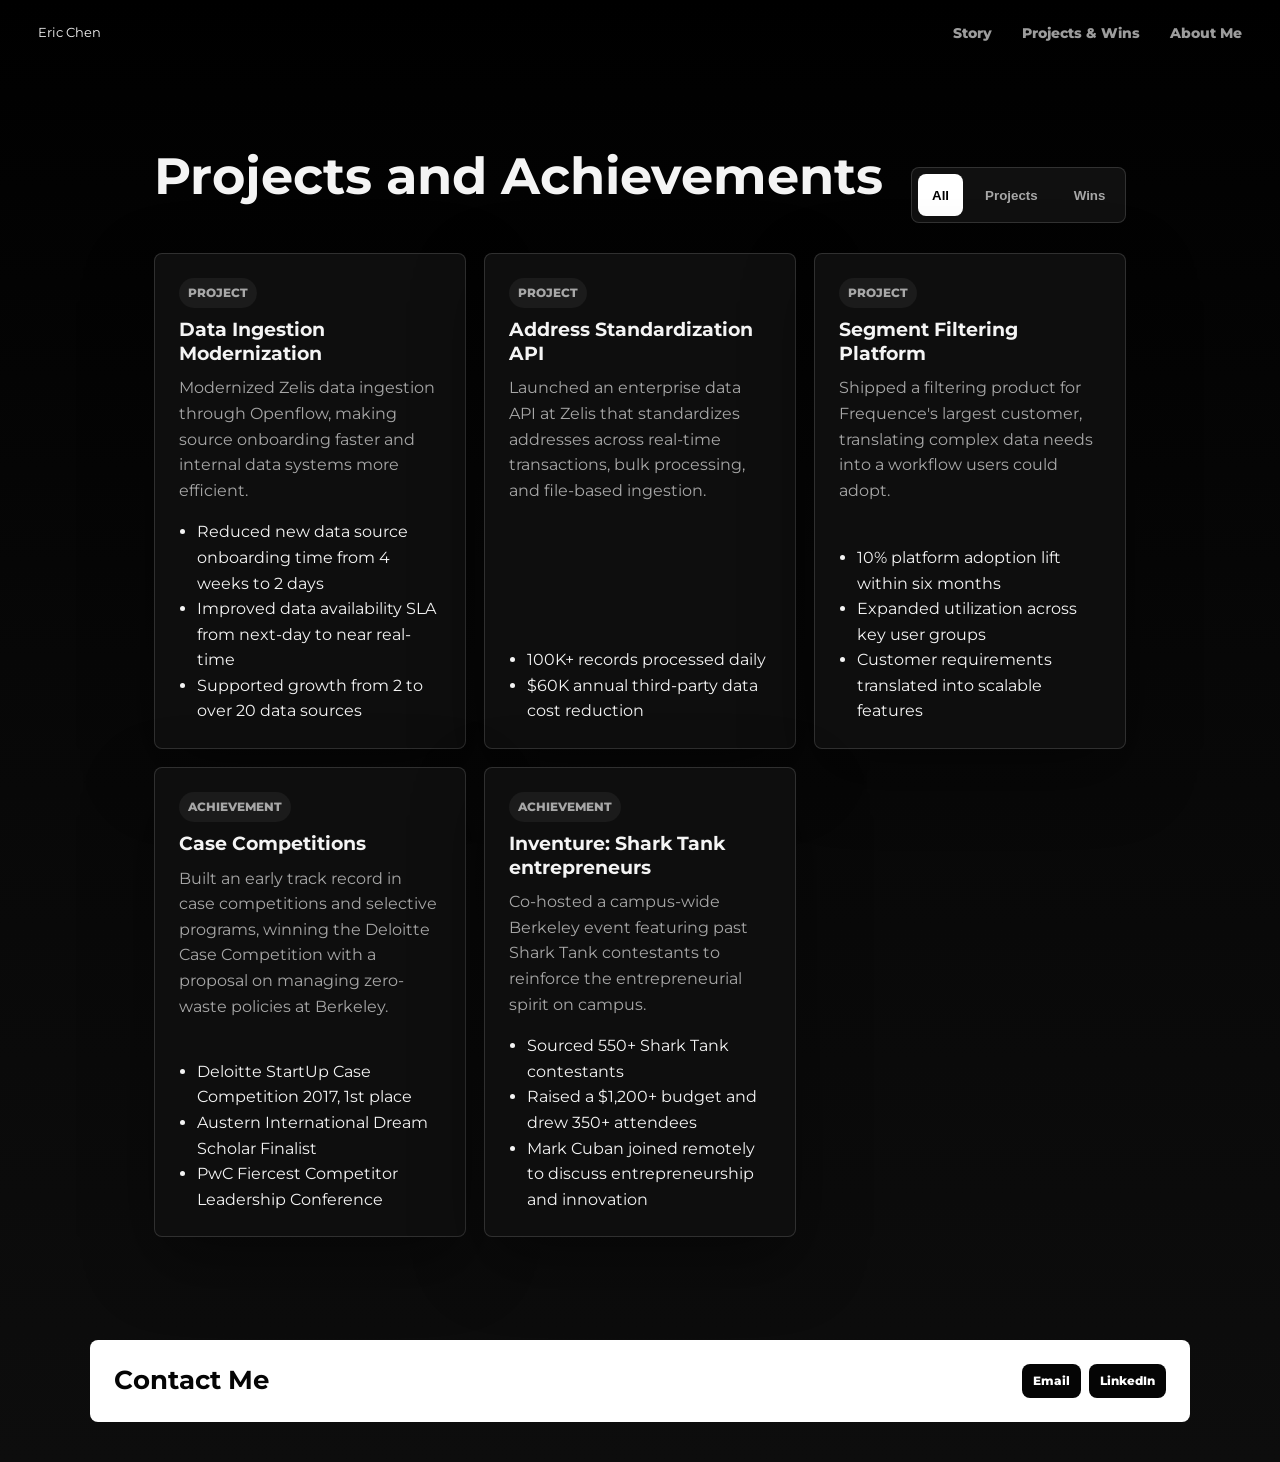
==== projects.html @ a2636369 "initial commit" ====
<!DOCTYPE html>
<html lang="en">
  <head>
    <meta charset="UTF-8" />
    <meta name="viewport" content="width=device-width, initial-scale=1.0" />
    <title>Projects and Achievements | Eric Chen</title>
    <link rel="preconnect" href="https://fonts.googleapis.com" />
    <link rel="preconnect" href="https://fonts.gstatic.com" crossorigin />
    <link
      href="https://fonts.googleapis.com/css2?family=Montserrat:wght@700;800;900&display=swap"
      rel="stylesheet"
    />
    <link rel="stylesheet" href="styles.css" />
    <script defer src="script.js"></script>
  </head>
  <body>
    <a class="site-brand" href="index.html">Eric Chen</a>
    <header class="site-header">
      <nav class="nav-links" aria-label="Primary navigation">
        <a href="index.html#story">Story</a>
        <a href="projects.html">Projects & Wins</a>
        <a href="about.html">About Me</a>
      </nav>
    </header>

    <main>
      <section class="section projects-page-section">
        <div class="section-heading row-heading">
          <div>
            <h1>Projects and Achievements</h1>
          </div>
          <div class="filter-group" aria-label="Filter projects and achievements">
            <button class="filter-button active" type="button" data-filter="all">All</button>
            <button class="filter-button" type="button" data-filter="project">Projects</button>
            <button class="filter-button" type="button" data-filter="achievement">Wins</button>
          </div>
        </div>

        <div class="showcase-grid">
          <article class="showcase-card" data-type="project">
            <p class="tag">Project</p>
            <h3>Data Ingestion Modernization</h3>
            <p>
              Modernized Zelis data ingestion through Openflow, making source
              onboarding faster and internal data systems more efficient.
            </p>
            <ul>
              <li>Reduced new data source onboarding time from 4 weeks to 2 days</li>
              <li>Improved data availability SLA from next-day to near real-time</li>
              <li>Supported growth from 2 to over 20 data sources</li>
            </ul>
          </article>
          <article class="showcase-card" data-type="project">
            <p class="tag">Project</p>
            <h3>Address Standardization API</h3>
            <p>
              Launched an enterprise data API at Zelis that standardizes
              addresses across real-time transactions, bulk processing, and
              file-based ingestion.
            </p>
            <ul>
              <li>100K+ records processed daily</li>
              <li>$60K annual third-party data cost reduction</li>
            </ul>
          </article>
          <article class="showcase-card" data-type="project">
            <p class="tag">Project</p>
            <h3>Segment Filtering Platform</h3>
            <p>
              Shipped a filtering product for Frequence's largest customer,
              translating complex data needs into a workflow users could adopt.
            </p>
            <ul>
              <li>10% platform adoption lift within six months</li>
              <li>Expanded utilization across key user groups</li>
              <li>Customer requirements translated into scalable features</li>
            </ul>
          </article>
          <article class="showcase-card" data-type="achievement">
            <p class="tag">Achievement</p>
            <h3>Case Competitions</h3>
            <p>
              Built an early track record in case competitions and selective
              programs, winning the Deloitte Case Competition with a proposal on
              managing zero-waste policies at Berkeley.
            </p>
            <ul>
              <li>Deloitte StartUp Case Competition 2017, 1st place</li>
              <li>Austern International Dream Scholar Finalist</li>
              <li>PwC Fiercest Competitor Leadership Conference</li>
            </ul>
          </article>
          <article class="showcase-card" data-type="achievement">
            <p class="tag">Achievement</p>
            <h3>Inventure: Shark Tank entrepreneurs</h3>
            <p>
              Co-hosted a campus-wide Berkeley event featuring past Shark Tank
              contestants to reinforce the entrepreneurial spirit on campus.
            </p>
            <ul>
              <li>Sourced 550+ Shark Tank contestants</li>
              <li>Raised a $1,200+ budget and drew 350+ attendees</li>
              <li>Mark Cuban joined remotely to discuss entrepreneurship and innovation</li>
            </ul>
          </article>
        </div>
      </section>

      <section class="contact-section">
        <h2>Contact Me</h2>
        <div class="contact-links">
          <a href="mailto:ericytchen@gmail.com">Email</a>
          <a href="https://www.linkedin.com/in/eric-chen-542b72127/" aria-label="LinkedIn profile">LinkedIn</a>
        </div>
      </section>
    </main>
  </body>
</html>
---- styles.css ----
:root {
  color-scheme: dark;
  --ink: #f4f4f4;
  --muted: #a7a7a7;
  --blue-25: #050505;
  --blue-50: #0a0a0a;
  --blue-100: #1b1b1b;
  --blue-200: #2a2a2a;
  --blue-400: #cfcfcf;
  --blue-600: #ffffff;
  --teal: #d8d8d8;
  --mint: #eeeeee;
  --surface: #101010;
  --surface-strong: #161616;
  --line: rgba(255, 255, 255, 0.14);
  --shadow: 0 24px 70px rgba(0, 0, 0, 0.42);
  --radius: 8px;
}

* {
  box-sizing: border-box;
}

html {
  scroll-behavior: smooth;
}

body {
  margin: 0;
  color: var(--ink);
  background:
    linear-gradient(180deg, #000000 0%, #070707 45%, #0d0d0d 100%);
  font-family:
    Montserrat, Inter, ui-sans-serif, system-ui, -apple-system, BlinkMacSystemFont,
    "Segoe UI", sans-serif;
  line-height: 1.6;
}

a {
  color: inherit;
  text-decoration: none;
}

.site-header {
  position: fixed;
  top: 0;
  left: 0;
  right: 0;
  z-index: 20;
  display: flex;
  align-items: center;
  justify-content: flex-end;
  gap: 24px;
  padding: 22px clamp(16px, 3vw, 48px);
  pointer-events: none;
}

.site-brand {
  position: fixed;
  top: 22px;
  left: clamp(16px, 3vw, 48px);
  z-index: 21;
  color: var(--ink);
  font-size: 0.82rem;
  font-weight: 400;
  pointer-events: auto;
  white-space: nowrap;
}

.site-brand:hover {
  color: var(--muted);
}

.nav-links {
  display: flex;
  align-items: center;
  gap: clamp(14px, 3vw, 30px);
  padding: 0;
  border: 0;
  background: transparent;
  color: rgba(244, 244, 244, 0.64);
  font-size: 0.88rem;
  font-weight: 800;
  pointer-events: auto;
}

.nav-links a {
  white-space: nowrap;
}

.nav-links a:hover {
  color: var(--ink);
}

.filter-group,
.contact-links {
  display: flex;
  align-items: center;
}

.hero {
  min-height: 100vh;
  display: grid;
  grid-template-columns: minmax(0, 1380px);
  gap: clamp(24px, 4vw, 56px);
  align-items: center;
  justify-content: center;
  padding: clamp(40px, 8vw, 92px) clamp(124px, 12vw, 216px);
  overflow: hidden;
  text-align: center;
}

.eyebrow,
.meta,
.tag {
  margin: 0 0 10px;
  color: var(--blue-600);
  font-size: 0.78rem;
  font-weight: 800;
  letter-spacing: 0;
  text-transform: uppercase;
}

h1,
h2,
h3,
p {
  margin-top: 0;
}

h1 {
  margin-bottom: 22px;
  font-size: clamp(3.6rem, 9vw, 8rem);
  line-height: 0.9;
  letter-spacing: 0;
}

h2 {
  margin-bottom: 14px;
  font-size: clamp(2rem, 4vw, 3.5rem);
  line-height: 1.05;
  letter-spacing: 0;
}

h3 {
  margin-bottom: 10px;
  font-size: 1.18rem;
  line-height: 1.25;
}

.hero-text {
  max-width: 1380px;
  margin-inline: auto;
  color: var(--ink);
  font-size: clamp(2.15rem, 3.2vw, 3.9rem);
  font-weight: 800;
  line-height: 1.08;
}

.contact-links a,
.filter-button {
  min-height: 42px;
  border-radius: var(--radius);
  font-weight: 800;
  cursor: pointer;
}

.story-card,
.showcase-card {
  border: 1px solid var(--line);
  border-radius: var(--radius);
  background: rgba(16, 16, 16, 0.92);
  box-shadow: var(--shadow);
}

.section {
  padding: clamp(56px, 8vw, 104px) clamp(124px, 12vw, 216px);
}

.about-page-section {
  min-height: 100vh;
  padding-top: clamp(140px, 15vw, 210px);
}

.projects-page-section {
  min-height: 100vh;
  padding-top: clamp(104px, 12vw, 150px);
}

.projects-page-section h1 {
  font-size: clamp(2.35rem, 4vw, 4rem);
  line-height: 1;
}

.about-intro-grid {
  display: grid;
  grid-template-columns: minmax(0, 1fr) minmax(0, 1fr);
  gap: clamp(24px, 4vw, 56px);
  align-items: stretch;
  margin-bottom: clamp(180px, 24vw, 320px);
}

.about-copy {
  display: flex;
  min-height: 760px;
  flex-direction: column;
  justify-content: center;
}

.about-copy p:not(.eyebrow) {
  color: var(--muted);
  font-size: clamp(0.9rem, 1.15vw, 1.05rem);
  line-height: 1.65;
}

.about-page-section h1 {
  font-size: clamp(2.35rem, 4vw, 4rem);
  line-height: 1;
}

.about-portrait {
  margin: 0;
}

.about-portrait img {
  display: block;
  width: 100%;
  height: 100%;
  min-height: 760px;
  object-fit: cover;
  object-position: center;
  border: 1px solid var(--line);
  border-radius: var(--radius);
  box-shadow: var(--shadow);
}

.about-intro {
  max-width: 780px;
  color: var(--muted);
  font-size: clamp(1rem, 2vw, 1.25rem);
}

.products-heading {
  margin-bottom: 30px;
}

.section-heading {
  max-width: 1040px;
  margin-bottom: 30px;
}

.row-heading {
  max-width: none;
  display: flex;
  align-items: end;
  justify-content: space-between;
  gap: 24px;
}

.story-layout {
  display: grid;
  grid-template-columns: minmax(0, 1fr) minmax(0, 1fr);
  gap: clamp(24px, 4vw, 56px);
  align-items: center;
}

.story-grid {
  display: grid;
  grid-template-columns: 1fr;
  gap: 18px;
}

.showcase-grid {
  display: grid;
  grid-template-columns: repeat(3, minmax(0, 1fr));
  gap: 18px;
}

.story-card,
.showcase-card {
  padding: 24px;
}

.story-card {
  padding: 20px;
}

.chapter {
  display: block;
  margin-bottom: 22px;
  color: var(--blue-400);
  font-size: 2.2rem;
  font-weight: 900;
  line-height: 1;
}

.story-portrait {
  margin: 0;
}

.story-portrait img {
  display: block;
  width: 100%;
  min-height: 760px;
  max-height: 960px;
  object-fit: cover;
  object-position: center top;
  border: 1px solid var(--line);
  border-radius: var(--radius);
  box-shadow: var(--shadow);
}

.story-card p,
.showcase-card p,
.product-card p,
.product-card span {
  color: var(--muted);
}

.filter-group {
  flex-wrap: wrap;
  gap: 8px;
  padding: 6px;
  border: 1px solid var(--line);
  border-radius: var(--radius);
  background: var(--surface);
}

.filter-button {
  border: 0;
  padding: 0 14px;
  background: transparent;
  color: var(--muted);
}

.filter-button.active {
  background: var(--blue-600);
  color: #000000;
}

.showcase-card {
  display: flex;
  min-height: 330px;
  flex-direction: column;
  transition: transform 180ms ease, box-shadow 180ms ease, opacity 180ms ease;
}

.showcase-card:hover {
  transform: translateY(-4px);
  box-shadow: 0 24px 60px rgba(0, 0, 0, 0.5);
}

.showcase-card.is-hidden {
  display: none;
}

.showcase-card ul {
  margin: auto 0 0;
  padding-left: 18px;
  color: var(--ink);
}

.tag {
  width: fit-content;
  padding: 5px 9px;
  border-radius: 999px;
  background: var(--blue-100);
  color: var(--ink);
}

.product-grid {
  display: grid;
  grid-template-columns: repeat(4, minmax(0, 1fr));
  gap: 18px;
}

.about-page-section .product-grid {
  width: calc(100% + clamp(80px, 10vw, 160px));
  margin-left: calc(clamp(40px, 5vw, 80px) * -1);
}

.product-card {
  display: flex;
  min-height: 380px;
  flex-direction: column;
  padding: 24px;
  border: 1px solid var(--line);
  border-radius: var(--radius);
  background: rgba(16, 16, 16, 0.92);
  box-shadow: var(--shadow);
}

.product-card strong {
  display: block;
  margin-top: auto;
  padding-top: 24px;
  color: var(--blue-600);
  font-size: 0.86rem;
  text-transform: uppercase;
}

.product-card span {
  display: block;
  margin-top: 8px;
}

.contact-section {
  display: grid;
  grid-template-columns: minmax(0, 1fr) auto;
  align-items: center;
  justify-content: space-between;
  gap: 16px;
  margin: 0 clamp(28px, 7vw, 120px) clamp(20px, 4vw, 40px);
  padding: clamp(16px, 2.5vw, 24px);
  border-radius: var(--radius);
  background: #ffffff;
  color: #050505;
}

.contact-section h2 {
  align-self: center;
  font-size: clamp(1.1rem, 2vw, 1.7rem);
  margin-bottom: 0;
}

.contact-links {
  flex-wrap: wrap;
  justify-content: flex-end;
  gap: 8px;
}

.contact-links a {
  display: inline-flex;
  align-items: center;
  justify-content: center;
  min-height: 34px;
  padding: 0 11px;
  background: #050505;
  color: #ffffff;
  font-size: 0.78rem;
}

@media (max-width: 1100px) {
  .hero {
    grid-template-columns: minmax(0, 1380px);
  }

  .showcase-grid {
    grid-template-columns: repeat(2, minmax(0, 1fr));
  }

  .product-grid {
    grid-template-columns: repeat(2, minmax(0, 1fr));
  }
}

@media (max-width: 760px) {
  .site-header {
    justify-content: center;
    padding-inline: 16px;
  }

  .site-brand {
    left: 16px;
  }

  .nav-links {
    max-width: 100%;
    overflow-x: auto;
  }

  .hero,
  .story-layout,
  .story-grid,
  .about-intro-grid,
  .showcase-grid,
  .product-grid,
  .contact-section {
    grid-template-columns: 1fr;
  }

  .story-portrait {
    position: static;
  }

  .story-portrait img {
    min-height: auto;
    max-height: none;
    aspect-ratio: 1 / 1;
  }

  .about-copy {
    min-height: auto;
  }

  .about-portrait img {
    height: auto;
    min-height: auto;
  }

  .hero {
    min-height: 100vh;
  }

  .row-heading {
    align-items: start;
    flex-direction: column;
  }

  .showcase-card {
    min-height: auto;
  }

  .product-card {
    min-height: auto;
  }

  .contact-links {
    justify-content: flex-start;
  }
}

@media (max-width: 480px) {
  .filter-group,
  .filter-button,
  .contact-links,
  .contact-links a {
    width: 100%;
  }

  .filter-button,
  .contact-links a {
    justify-content: center;
  }
}
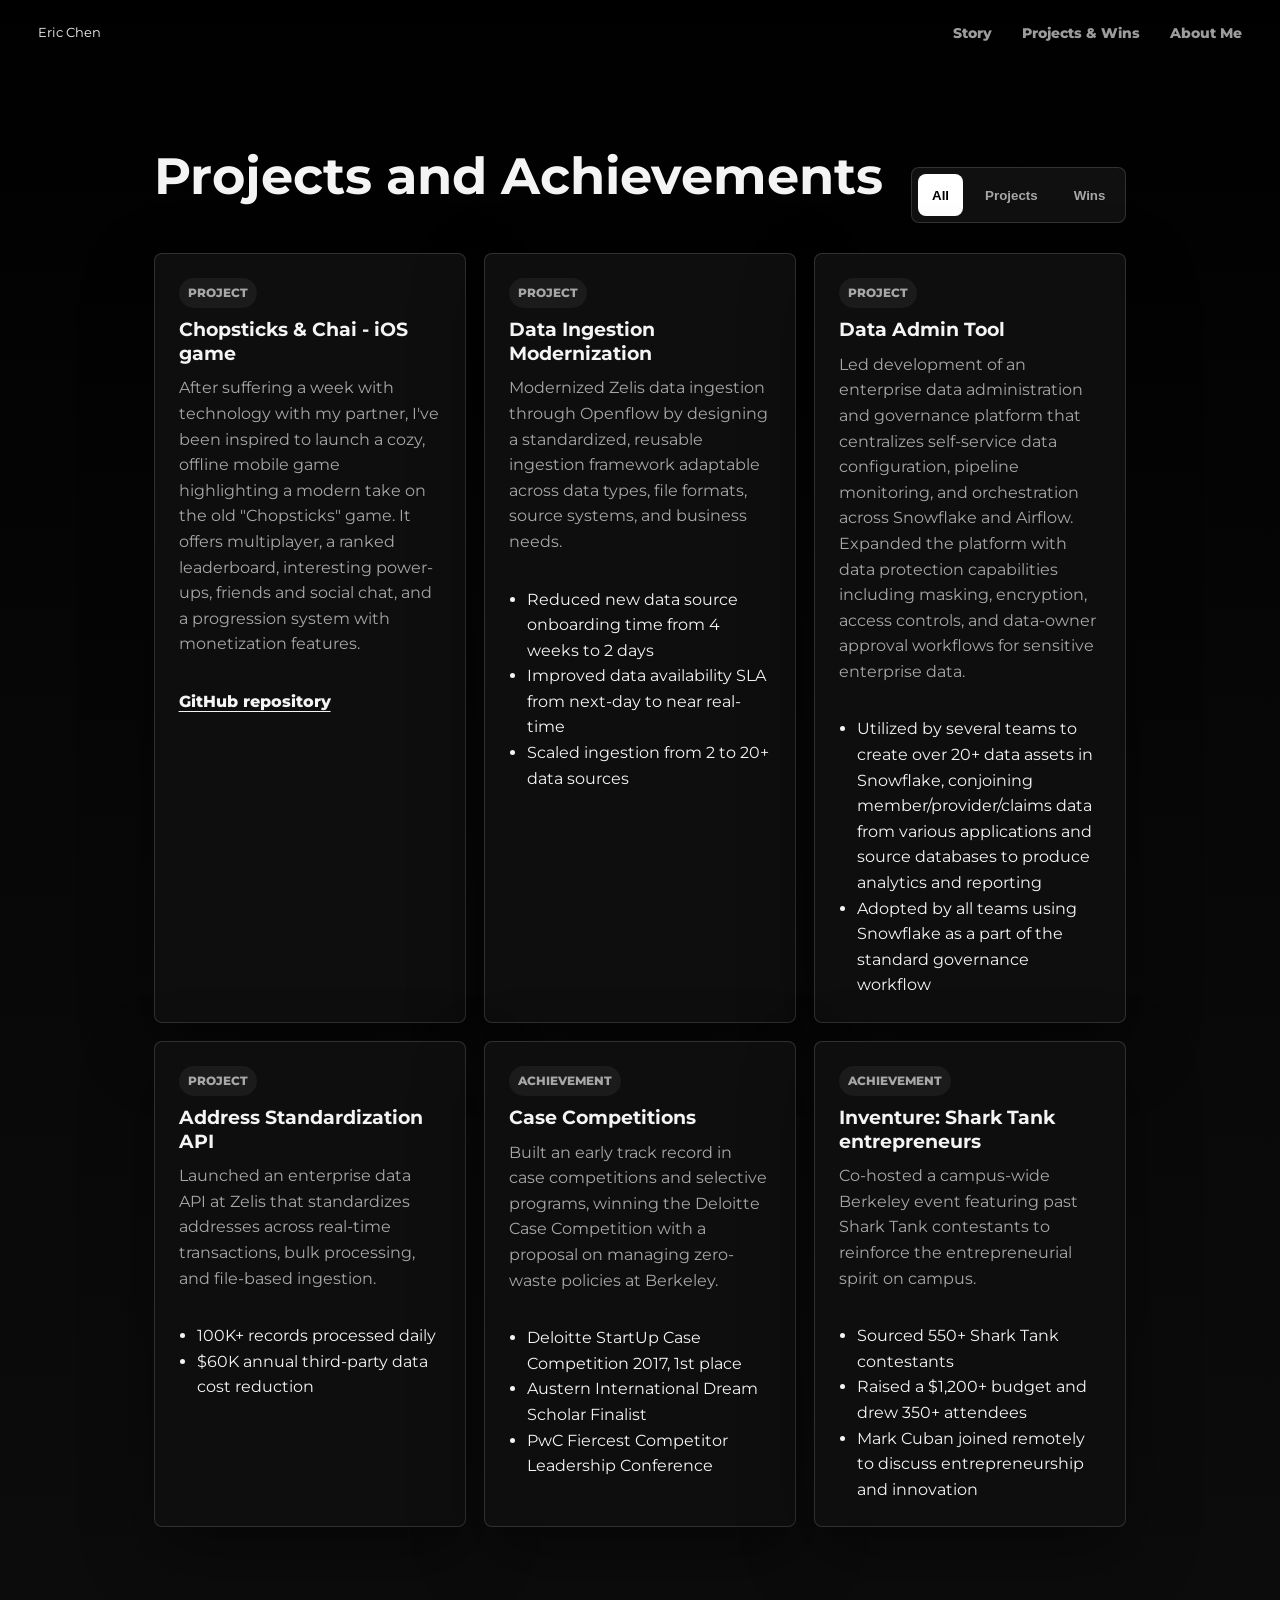
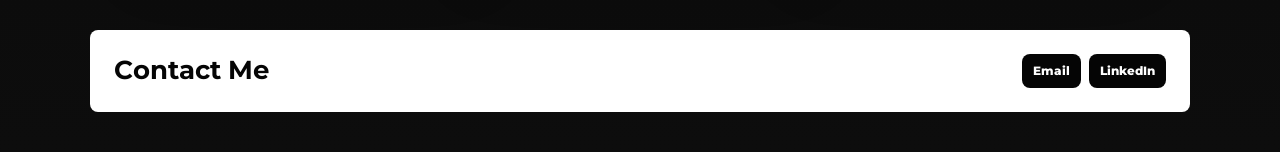
==== commit 40eace46: "Update projects page" ====
--- a/projects.html
+++ b/projects.html
@@ -39,15 +39,44 @@
         <div class="showcase-grid">
           <article class="showcase-card" data-type="project">
             <p class="tag">Project</p>
+            <h3>Chopsticks & Chai - iOS game</h3>
+            <p>
+              After suffering a week with technology with my partner, I've been
+              inspired to launch a cozy, offline mobile game highlighting a
+              modern take on the old "Chopsticks" game. It offers multiplayer,
+              a ranked leaderboard, interesting power-ups, friends and social
+              chat, and a progression system with monetization features.
+            </p>
+            <a class="project-link" href="https://github.com/eric-chen-3/chopsticks-and-chai">GitHub repository</a>
+          </article>
+          <article class="showcase-card" data-type="project">
+            <p class="tag">Project</p>
             <h3>Data Ingestion Modernization</h3>
             <p>
-              Modernized Zelis data ingestion through Openflow, making source
-              onboarding faster and internal data systems more efficient.
+              Modernized Zelis data ingestion through Openflow by designing a
+              standardized, reusable ingestion framework adaptable across data
+              types, file formats, source systems, and business needs.
             </p>
             <ul>
               <li>Reduced new data source onboarding time from 4 weeks to 2 days</li>
               <li>Improved data availability SLA from next-day to near real-time</li>
-              <li>Supported growth from 2 to over 20 data sources</li>
+              <li>Scaled ingestion from 2 to 20+ data sources</li>
+            </ul>
+          </article>
+          <article class="showcase-card" data-type="project">
+            <p class="tag">Project</p>
+            <h3>Data Admin Tool</h3>
+            <p>
+              Led development of an enterprise data administration and
+              governance platform that centralizes self-service data
+              configuration, pipeline monitoring, and orchestration across
+              Snowflake and Airflow. Expanded the platform with data protection
+              capabilities including masking, encryption, access controls, and
+              data-owner approval workflows for sensitive enterprise data.
+            </p>
+            <ul>
+              <li>Utilized by several teams to create over 20+ data assets in Snowflake, conjoining member/provider/claims data from various applications and source databases to produce analytics and reporting</li>
+              <li>Adopted by all teams using Snowflake as a part of the standard governance workflow</li>
             </ul>
           </article>
           <article class="showcase-card" data-type="project">
@@ -61,19 +90,6 @@
             <ul>
               <li>100K+ records processed daily</li>
               <li>$60K annual third-party data cost reduction</li>
-            </ul>
-          </article>
-          <article class="showcase-card" data-type="project">
-            <p class="tag">Project</p>
-            <h3>Segment Filtering Platform</h3>
-            <p>
-              Shipped a filtering product for Frequence's largest customer,
-              translating complex data needs into a workflow users could adopt.
-            </p>
-            <ul>
-              <li>10% platform adoption lift within six months</li>
-              <li>Expanded utilization across key user groups</li>
-              <li>Customer requirements translated into scalable features</li>
             </ul>
           </article>
           <article class="showcase-card" data-type="achievement">
--- a/styles.css
+++ b/styles.css
@@ -355,9 +355,27 @@
 }
 
 .showcase-card ul {
-  margin: auto 0 0;
+  margin: 16px 0 0;
   padding-left: 18px;
   color: var(--ink);
+}
+
+.showcase-card a {
+  color: var(--ink);
+  text-decoration: underline;
+  text-underline-offset: 4px;
+}
+
+.showcase-card a:hover {
+  color: var(--muted);
+}
+
+.project-link {
+  margin-top: 16px;
+  color: var(--ink);
+  font-weight: 800;
+  text-decoration: underline;
+  text-underline-offset: 4px;
 }
 
 .tag {
